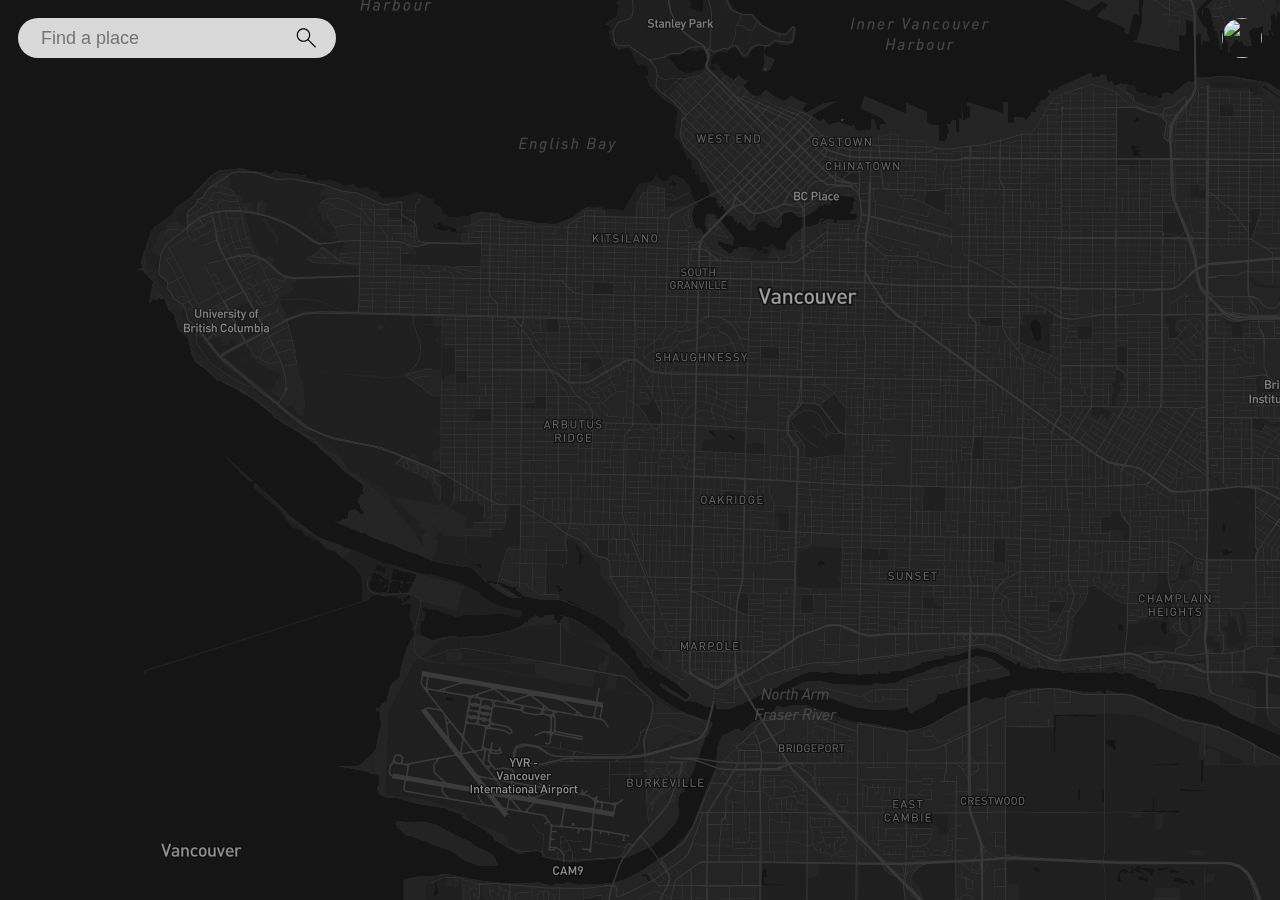
==== pages/index.html @ 1556f058 "Init" ====
<!DOCTYPE html>
<html lang="en">

<head>
    <meta charset="UTF-8">
    <meta name="viewport" content="width=device-width, initial-scale=1.0">
    <title>Citiview</title>
    <script src='https://api.mapbox.com/mapbox-gl-js/v2.9.1/mapbox-gl.js'></script>
    <link href='https://api.mapbox.com/mapbox-gl-js/v2.9.1/mapbox-gl.css' rel='stylesheet' />
    <link href='/resources/css/style.css' rel='stylesheet' />
    <link href="/resources/img/logo/logo-16.png" rel="icon">
    <style>
        .mapboxgl-ctrl-logo {
            display: none !important;
        }
    </style>
</head>

<body>
    <div id='map' style='width: 100vw; height: 100vh;'></div>
    <div class="searchbar">
        <input id="search" type="text" placeholder="Find a place" value="">
        <img id="search-icon" src="/resources/icons/search.svg">
    </div>
    <div class="profile">
        <img src="https://awdev.codes/images/logo/logo-filled-black.png">
    </div>
    <script src="/resources/js/script.js"></script>
</body>

</html>
---- resources/css/style.css ----
:root {
    --background: #060606;
    --ui-accent: #D9D9D9;
}

body {
    margin: 0;
    background-color: var(--background);
}

#map {
    background-image: url(/resources/img/debug-bg.png);
}

*:focus {
    outline: none;
}

.profile {
    position: absolute;
    top: 18px;
    right: 18px;
    width: 40px;
    height: 40px;
}

.profile img {
    height: 100%;
    width: 100%;
    border-radius: 50%;
}

.searchbar {
    position: absolute;
    top: 18px;
    left: 18px;
    height: 40px;
    padding: 10px 20px;
    box-sizing: border-box;
    background-color: var(--ui-accent);
    display: flex;
    align-items: center;
    border-radius: 40px;
    gap: 20px;
}

#search {
    border: none;
    background: transparent;
    font-size: 18px;

    --mask: linear-gradient(to right,
            rgba(0, 0, 0, 1) 0, rgba(0, 0, 0, 1) 85%, rgba(0, 0, 0, 0) 100%, rgba(0, 0, 0, 0) 0) 100% 50% / 100% 100% repeat-x;

    border: 1px #d8d8d8 dashed;
    -webkit-mask: var(--mask);
    mask: var(--mask);

}

#search-icon {
    height: 100%;
    cursor: pointer;
}
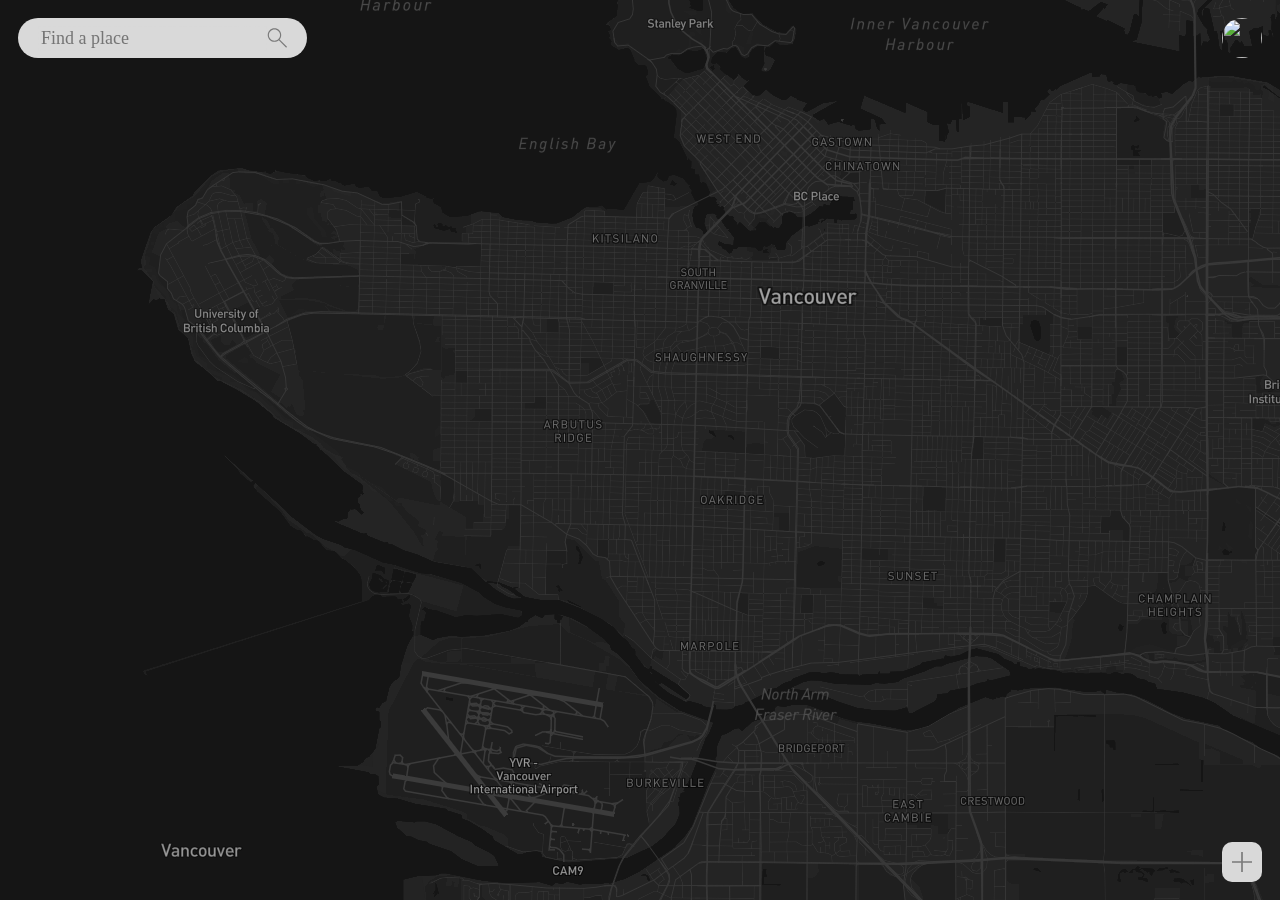
==== commit 460945b4: "full implemented searchbar" ====
--- a/pages/index.html
+++ b/pages/index.html
@@ -14,18 +14,43 @@
             display: none !important;
         }
     </style>
+    <script src="/resources/js/script.js"></script>
 </head>
 
 <body>
     <div id='map' style='width: 100vw; height: 100vh;'></div>
     <div class="searchbar">
-        <input id="search" type="text" placeholder="Find a place" value="">
-        <img id="search-icon" src="/resources/icons/search.svg">
+        <input id="search" type="text" placeholder="Find a place" value="" autocomplete="off">
+        <img id="search-icon" src="/resources/icons/search-inactive.svg">
+        <ul class="results">
+            <li>
+                <img src="/resources/icons/pin.svg">
+                <span>item 1</span>
+            </li>
+            <li>
+                <img src="/resources/icons/pin.svg">
+                <span>item 2</span>
+            </li>
+            <li>
+                <img src="/resources/icons/pin.svg">
+                <span>item 3</span>
+            </li>
+            <li>
+                <img src="/resources/icons/pin.svg">
+                <span>item 4</span>
+            </li>
+            <li>
+                <img src="/resources/icons/pin.svg">
+                <span>item 5</span>
+            </li>
+        </ul>
     </div>
     <div class="profile">
         <img src="https://awdev.codes/images/logo/logo-filled-black.png">
     </div>
-    <script src="/resources/js/script.js"></script>
+    <button id="add-button">
+        <img src="/resources/icons/add.svg">
+    </button>
 </body>
 
 </html>--- a/resources/css/style.css
+++ b/resources/css/style.css
@@ -1,11 +1,23 @@
 :root {
     --background: #060606;
     --ui-accent: #D9D9D9;
+    --ui-content: #7A7A7A;
 }
 
 body {
     margin: 0;
     background-color: var(--background);
+}
+
+* {
+    font-family: Inter;
+    font-weight: 300;
+}
+
+button,
+input {
+    border: none;
+    background-color: var(--ui-accent);
 }
 
 #map {
@@ -22,6 +34,7 @@
     right: 18px;
     width: 40px;
     height: 40px;
+    cursor: pointer;
 }
 
 .profile img {
@@ -40,8 +53,42 @@
     background-color: var(--ui-accent);
     display: flex;
     align-items: center;
-    border-radius: 40px;
-    gap: 20px;
+    border-radius: 20px;
+    transition: 200ms border-radius;
+}
+
+.results {
+    position: absolute;
+    top: 100%;
+    left: 0;
+    background-color: var(--ui-accent);
+    margin: 0;
+    width: 100%;
+    box-sizing: border-box;
+    padding: 10px 20px;
+    list-style-type: none;
+    gap: 10px;
+    display: none;
+    flex-direction: column;
+    border-radius: 0px 0px 20px 20px;
+    border: none;
+    border-top: 1px solid var(--ui-content);
+}
+
+.results li {
+    display: none;
+    align-items: center;
+    gap: 10px;
+    height: 30px;
+    cursor: pointer;
+    text-wrap: nowrap;
+    text-overflow: ellipsis;
+    overflow: hidden;
+    width: 100%;
+}
+
+.results li img {
+    height: 100%;
 }
 
 #search {
@@ -61,4 +108,21 @@
 #search-icon {
     height: 100%;
     cursor: pointer;
+}
+
+#add-button {
+    width: 40px;
+    height: 40px;
+    border-radius: 10px;
+    position: absolute;
+    bottom: 18px;
+    right: 18px;
+    cursor: pointer;
+    box-sizing: border-box;
+    padding: 10px;
+}
+
+#add-button img {
+    width: 100%;
+    height: 100%;
 }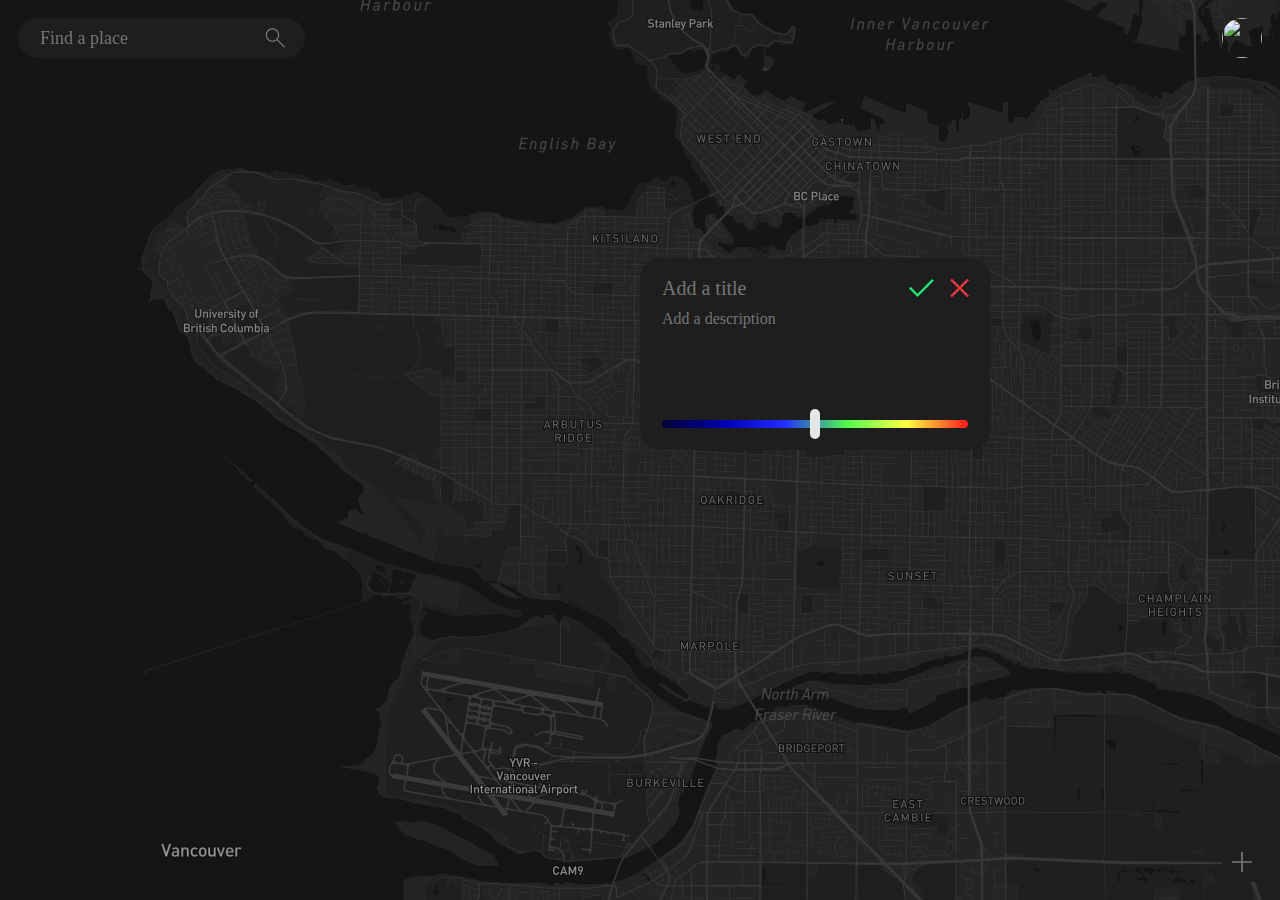
==== commit b3193a6a: "added event add dialog" ====
--- a/pages/index.html
+++ b/pages/index.html
@@ -45,6 +45,17 @@
             </li>
         </ul>
     </div>
+    <div class="add-dialog">
+        <div class="add-top">
+            <input type="text" placeholder="Add a title" id="add-title">
+            <div class="add-buttons">
+                <img src="/resources/icons/accept.svg">
+                <img src="/resources/icons/cancel.svg">
+            </div>
+        </div>
+        <textarea placeholder="Add a description" id="add-description"></textarea>
+        <input type="range" id="add-priority" min="0" max="1" step="0.001">
+    </div>
     <div class="profile">
         <img src="https://awdev.codes/images/logo/logo-filled-black.png">
     </div>
--- a/resources/css/style.css
+++ b/resources/css/style.css
@@ -1,7 +1,8 @@
 :root {
     --background: #060606;
-    --ui-accent: #D9D9D9;
-    --ui-content: #7A7A7A;
+    --ui-accent: #1E1E1E;
+    --ui-content: #E6E6E6;
+    --rainbow-gradient: linear-gradient(90deg, #003 0%, #0000AF 20%, #222DFF 40%, #4FFA4F 60%, #FFFF43 80%, #FF1B1B 100%);
 }
 
 body {
@@ -15,9 +16,12 @@
 }
 
 button,
-input {
-    border: none;
-    background-color: var(--ui-accent);
+input,
+textarea {
+    border: none;
+    background-color: var(--ui-accent);
+    color: var(--ui-content);
+    resize: none;
 }
 
 #map {
@@ -98,11 +102,9 @@
 
     --mask: linear-gradient(to right,
             rgba(0, 0, 0, 1) 0, rgba(0, 0, 0, 1) 85%, rgba(0, 0, 0, 0) 100%, rgba(0, 0, 0, 0) 0) 100% 50% / 100% 100% repeat-x;
-
-    border: 1px #d8d8d8 dashed;
     -webkit-mask: var(--mask);
     mask: var(--mask);
-
+    color: var(--ui-content);
 }
 
 #search-icon {
@@ -125,4 +127,90 @@
 #add-button img {
     width: 100%;
     height: 100%;
+}
+
+.add-dialog {
+    position: absolute;
+    top: 50%;
+    left: 50%;
+    display: flex;
+    flex-direction: column;
+    background-color: var(--ui-accent);
+    border-radius: 20px;
+    padding: 20px;
+    gap: 10px;
+    transform: translateY(-100%);
+}
+
+.add-top {
+    display: flex;
+    height: 20px;
+}
+
+#add-title {
+    font-size: 20px;
+}
+
+.add-buttons>img {
+    height: 100%;
+    cursor: pointer;
+}
+
+.add-buttons {
+    margin-left: auto;
+    display: flex;
+    gap: 15px;
+}
+
+#add-description {
+    font-size: 16px;
+    height: 6em;
+}
+
+/*********** Baseline, reset styles ***********/
+input[type="range"] {
+    -webkit-appearance: none;
+    appearance: none;
+    background: transparent;
+    cursor: pointer;
+}
+
+
+/******** Chrome, Safari, Opera and Edge Chromium styles ********/
+input[type="range"]::-webkit-slider-runnable-track {
+    background: var(--rainbow-gradient);
+    border-radius: 0.5rem;
+    height: 0.5rem;
+}
+
+input[type="range"]::-webkit-slider-thumb {
+    -webkit-appearance: none;
+    appearance: none;
+    margin-top: -11px;
+    background-color: var(--ui-content);
+    border-radius: 0.5rem;
+    height: 30px;
+    width: 10px;
+}
+
+input[type="range"]:focus::-webkit-slider-thumb {
+    outline: none;
+}
+
+/*********** Firefox styles ***********/
+/* slider track */
+input[type="range"]::-moz-range-track {
+    background-color: var(--rainbow-gradient);
+    border-radius: 0.5rem;
+    height: 0.5rem;
+}
+
+/* slider thumb */
+input[type="range"]::-moz-range-thumb {
+    background-color: var(--ui-content);
+    border: none;
+    /*Removes extra border that FF applies*/
+    border-radius: 0.5rem;
+    height: 30px;
+    width: 10px;
 }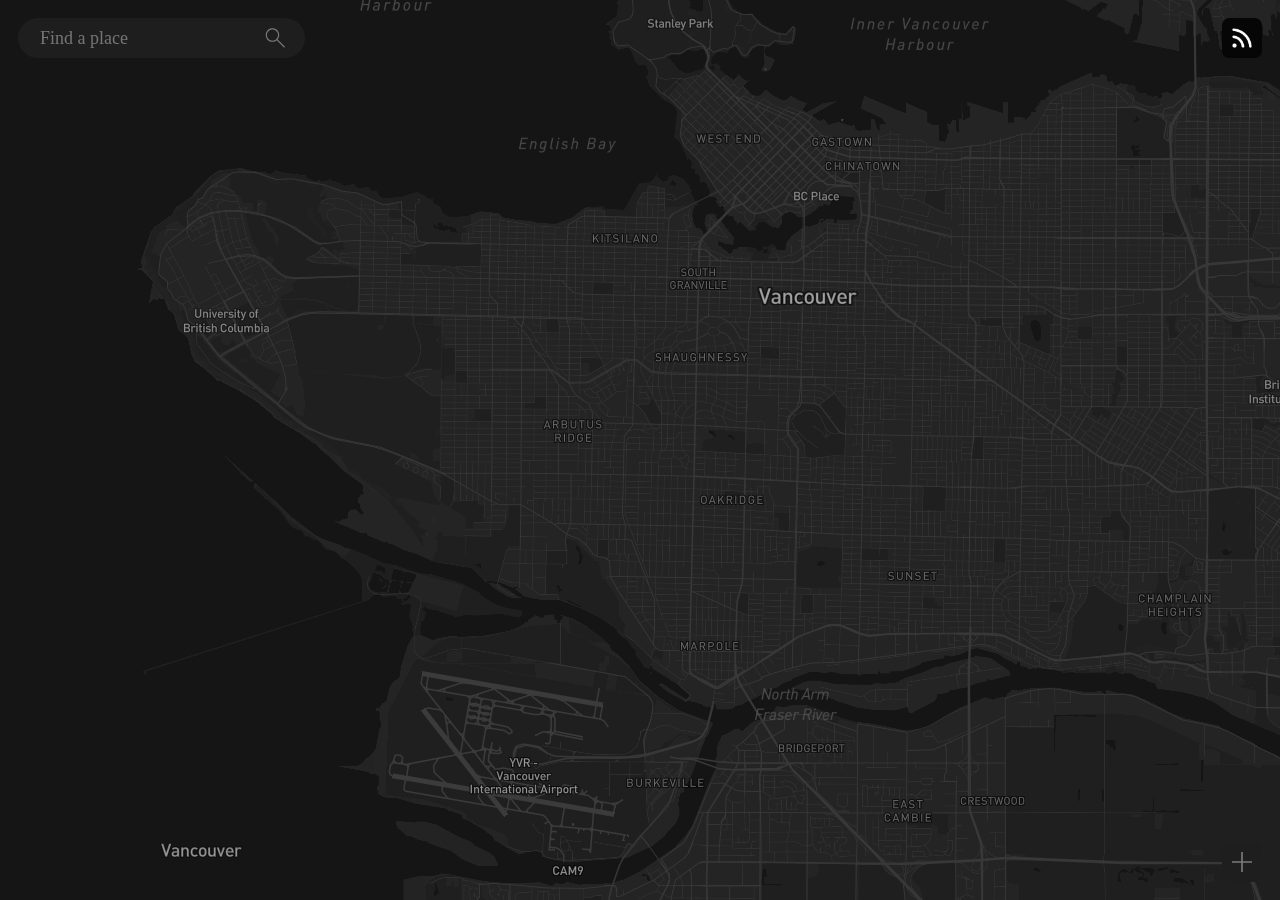
==== commit 61e30731: "creating events" ====
--- a/pages/index.html
+++ b/pages/index.html
@@ -45,19 +45,30 @@
             </li>
         </ul>
     </div>
-    <div class="add-dialog">
+    <div class="add-dialog" id="add-dialog" style="display:none;">
         <div class="add-top">
             <input type="text" placeholder="Add a title" id="add-title">
             <div class="add-buttons">
-                <img src="/resources/icons/accept.svg">
-                <img src="/resources/icons/cancel.svg">
+                <img src="/resources/icons/accept.svg" id="add-accept">
+                <img src="/resources/icons/cancel.svg" id="add-cancel">
+            </div>
+        </div>
+        <textarea placeholder="Add a description" id="add-description"></textarea>
+        <input type="range" id="add-priority" min="0" max="1" step="0.001">
+    </div>
+    <div class="add-dialog" id="add-dialog" style="display:none;">
+        <div class="add-top">
+            <input type="text" placeholder="Add a title" id="add-title">
+            <div class="add-buttons">
+                <img src="/resources/icons/accept.svg" id="add-accept">
+                <img src="/resources/icons/cancel.svg" id="add-cancel">
             </div>
         </div>
         <textarea placeholder="Add a description" id="add-description"></textarea>
         <input type="range" id="add-priority" min="0" max="1" step="0.001">
     </div>
     <div class="profile">
-        <img src="https://awdev.codes/images/logo/logo-filled-black.png">
+        <img src="/resources/img/logo/logo-128.png">
     </div>
     <button id="add-button">
         <img src="/resources/icons/add.svg">
--- a/resources/css/style.css
+++ b/resources/css/style.css
@@ -8,6 +8,7 @@
 body {
     margin: 0;
     background-color: var(--background);
+    overflow: hidden;
 }
 
 * {
@@ -44,7 +45,7 @@
 .profile img {
     height: 100%;
     width: 100%;
-    border-radius: 50%;
+    border-radius: 5px;
 }
 
 .searchbar {
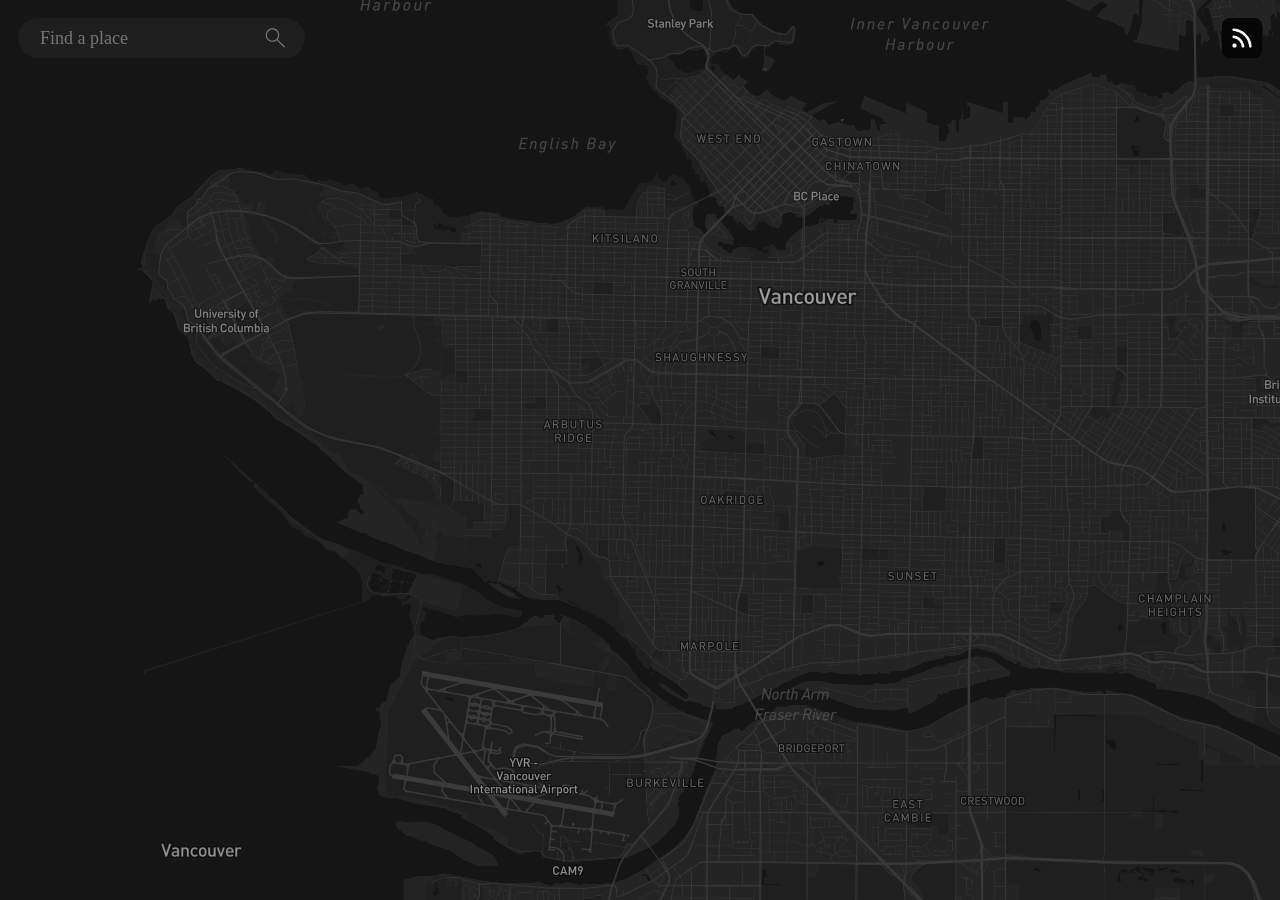
==== commit aa261871: "fixed some small stuff" ====
--- a/pages/index.html
+++ b/pages/index.html
@@ -15,6 +15,29 @@
         }
     </style>
     <script src="/resources/js/script.js"></script>
+
+    <meta name="robots" content="index, follow">
+    <meta http-equiv="Content-Type" content="text/html; charset=utf-8">
+    <meta name="language" content="English">
+    <meta name="revisit-after" content="30 days">
+    <meta name="author" content="Citiview">
+    <meta name="title" content="Citiview">
+    <meta property="og:title" content="Citiview">
+
+    <meta name="description" content="Decentralized citizen reporting.">
+    <meta property="og:description" content="Decentralized citizen reporting.">
+
+    <meta property="og:type" content="website">
+    <meta property="og:url" content="https://citiview.awdev.codes">
+
+    <meta name="theme-color" content="#F5F5FF" data-react-helmet="true">
+
+    <meta property="og:image" content="https://citiview.awdev.codes/resources/img/logo/logo-512.png">
+    <meta name="twitter:card" content="https://citiview.awdev.codes/resources/img/logo/logo-512.png">
+
+    <meta http-equiv="Cache-Control" content="no-cache, no-store, must-revalidate">
+    <meta http-equiv="Pragma" content="no-cache">
+    <meta http-equiv="Expires" content="0">
 </head>
 
 <body>
@@ -67,10 +90,18 @@
         <textarea placeholder="Add a description" id="add-description"></textarea>
         <input type="range" id="add-priority" min="0" max="1" step="0.001">
     </div>
+    <div class="popup-dialog" id="popup-dialog" style="display: none;">
+        <div class="popup-top">
+            <span id="popup-title">Insert a title</span>
+            <span id="popup-time">Reported at 12:23 PM on 21/21/2102</span>
+        </div>
+        <p id="popup-description">This is the description</p>
+        <input type="range" id="popup-priority" min="0" max="1" step="0.001" disabled>
+    </div>
     <div class="profile">
         <img src="/resources/img/logo/logo-128.png">
     </div>
-    <button id="add-button">
+    <button id="add-button" hidden>
         <img src="/resources/icons/add.svg">
     </button>
 </body>
--- a/resources/css/style.css
+++ b/resources/css/style.css
@@ -214,4 +214,64 @@
     border-radius: 0.5rem;
     height: 30px;
     width: 10px;
+}
+
+.popup-dialog {
+    position: absolute;
+    top: 50%;
+    left: 50%;
+    display: flex;
+    flex-direction: column;
+    background-color: var(--ui-accent);
+    border-radius: 20px;
+    padding: 20px;
+    gap: 10px;
+    transform: translateY(-100%);
+    width: 350px;
+    color: white;
+}
+
+.popup-top {
+    display: flex;
+    flex-direction: column;
+    height: 20px;
+    margin-bottom: 10px;
+}
+
+#popup-title {
+    font-size: 20px;
+}
+
+#popup-time {
+    font-size: 14px;
+}
+
+.popup-buttons>img {
+    height: 100%;
+    cursor: pointer;
+}
+
+.popup-buttons {
+    margin-left: auto;
+    display: flex;
+    gap: 15px;
+}
+
+#popup-description {
+    font-size: 16px;
+    height: 6em;
+}
+
+
+@media only screen and (max-width: 600px) {
+
+    .popup-dialog,
+    .add-dialog {
+        transform: translate(-50%, -110%);
+        width: 60vw;
+    }
+
+    .add-top input {
+        width: 100%;
+    }
 }